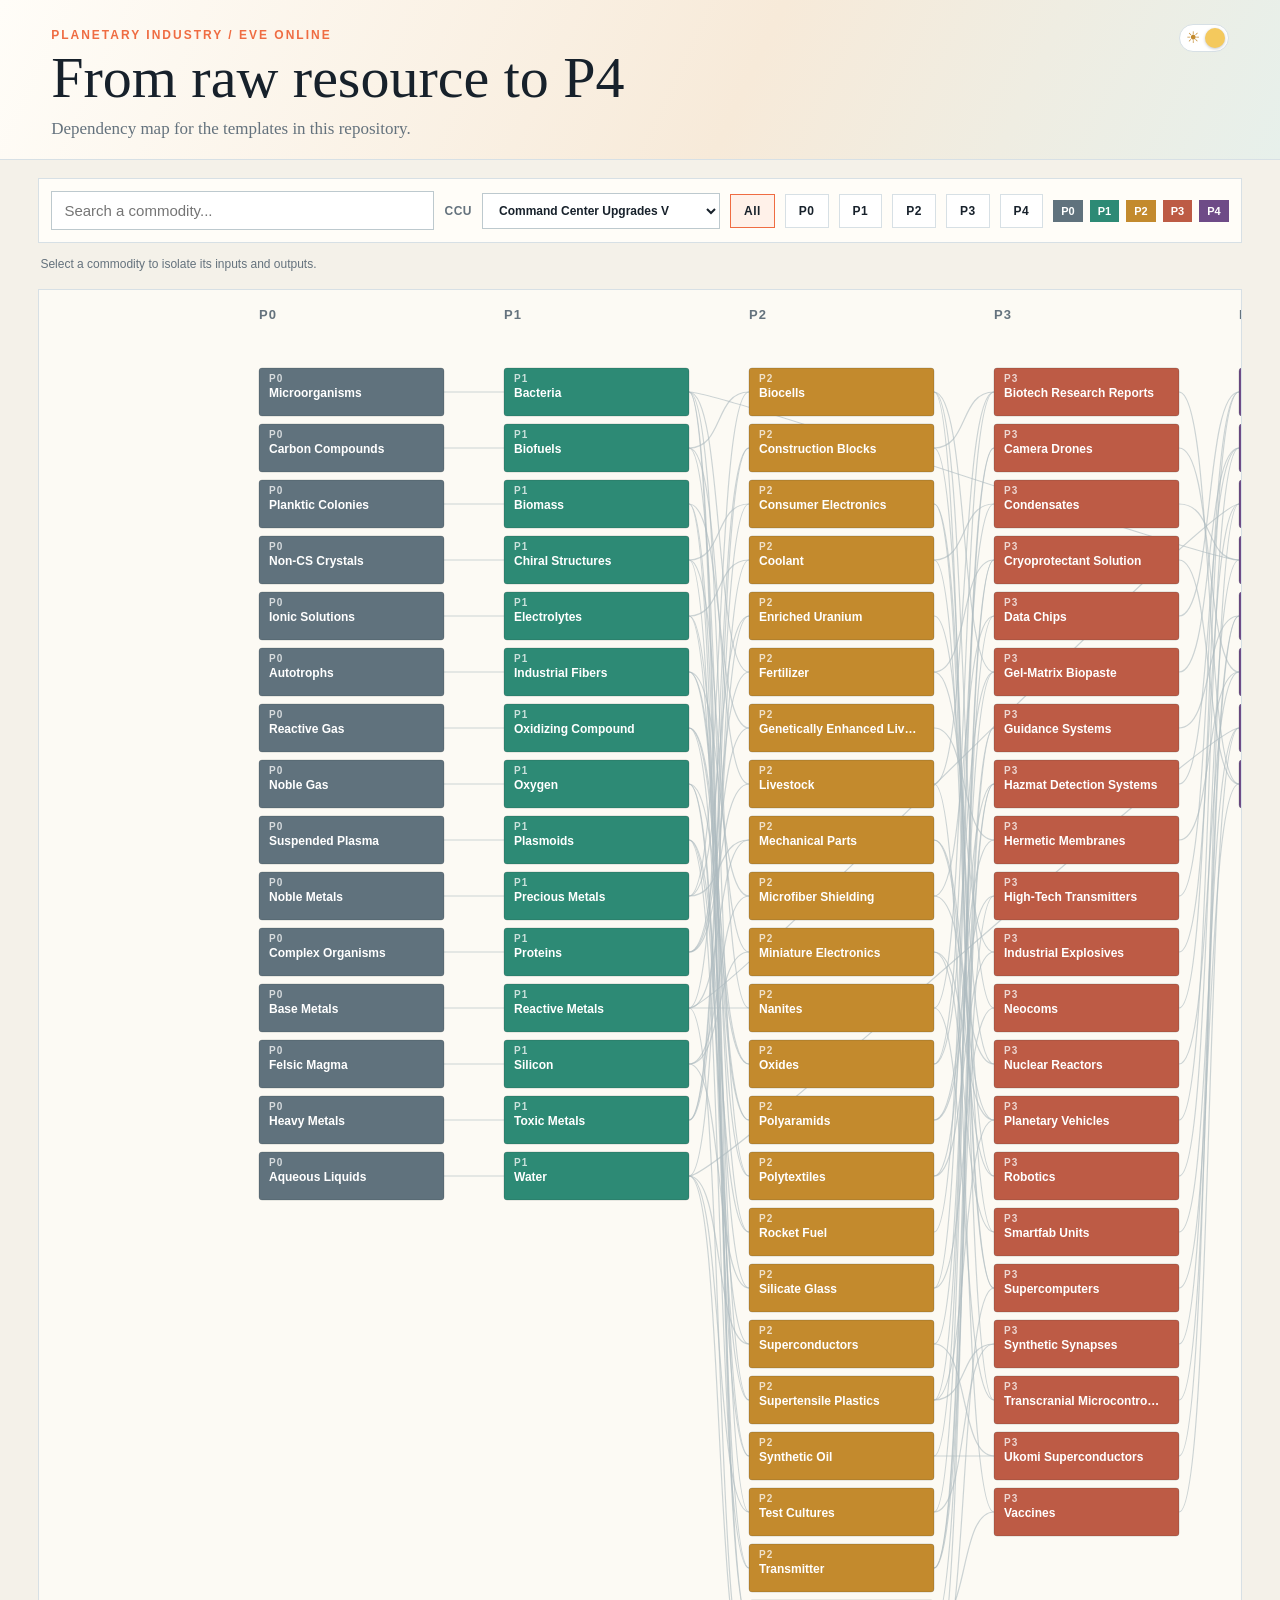
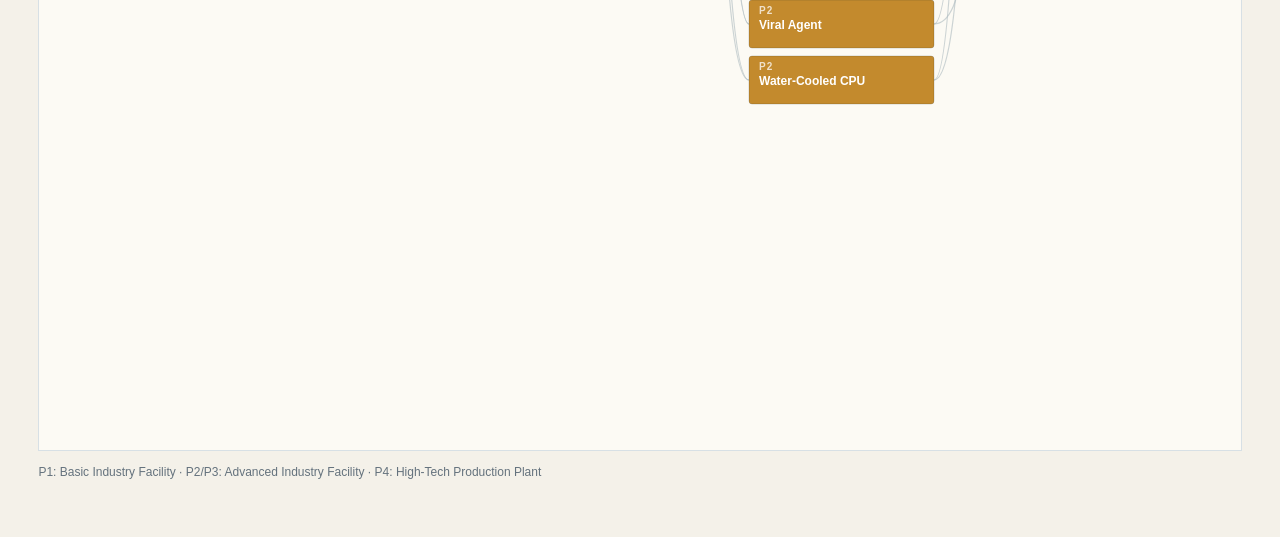
==== frontend/index.html @ 389101c2 "Organize PI templates and add dependency map Closes #15" ====
<!doctype html>
<html lang="it">
<head>
  <meta charset="utf-8">
  <meta name="viewport" content="width=device-width, initial-scale=1">
  <title>EVE PI Dependencies</title>
  <link rel="stylesheet" href="css/styles.css">
</head>
<body>
  <header>
    <label class="theme-switch" for="themeToggle" title="Toggle dark mode" aria-label="Toggle dark mode">
      <input id="themeToggle" type="checkbox">
      <span class="theme-track" aria-hidden="true"></span>
    </label>
    <p class="eyebrow">Planetary Industry / EVE Online</p>
    <h1>From raw resource to P4</h1>
    <p class="subtitle">Dependency map for the templates in this repository.</p>
  </header>
  <main>
    <div class="toolbar">
      <input id="search" type="search" placeholder="Search a commodity..." aria-label="Search a commodity">
      <label for="ccuLevel">CCU</label>
      <select id="ccuLevel" aria-label="Command Center Upgrades level">
        <option value="1">Command Center Upgrades I</option>
        <option value="2">Command Center Upgrades II</option>
        <option value="3">Command Center Upgrades III</option>
        <option value="4">Command Center Upgrades IV</option>
        <option value="5" selected>Command Center Upgrades V</option>
      </select>
      <button class="tier active" data-filter="ALL">All</button>
      <button class="tier" data-filter="P0">P0</button>
      <button class="tier" data-filter="P1">P1</button>
      <button class="tier" data-filter="P2">P2</button>
      <button class="tier" data-filter="P3">P3</button>
      <button class="tier" data-filter="P4">P4</button>
      <div class="legend"><span class="p0">P0</span><span class="p1">P1</span><span class="p2">P2</span><span class="p3">P3</span><span class="p4">P4</span></div>
    </div>
    <p class="meta" id="meta">Select a commodity to isolate its inputs and outputs.</p>
    <div class="canvas"><svg id="graph" viewBox="0 0 1410 1760" role="img" aria-label="Interactive dependency graph from P0 to P4"></svg></div>
    <p class="note">P1: Basic Industry Facility · P2/P3: Advanced Industry Facility · P4: High-Tech Production Plant</p>
  </main>
  <div id="contextMenu" class="context-menu" role="menu" aria-hidden="true"></div>
  <input id="localJson" type="file" accept=".json,application/json" hidden>
  <script src="js/app.js"></script>
</body>
</html>
---- frontend/css/styles.css ----
:root {
  --ink: #17212b;
  --muted: #64727d;
  --line: #d7e0e5;
  --paper: #f4f1e9;
  --panel: #fffdf8;
  --p0: #60727d;
  --p1: #2d8a75;
  --p2: #c38a2d;
  --p3: #bd5b45;
  --p4: #6e4b87;
  --accent: #ef6c42;
  --control: #fff;
  --planet: #fff;
}

body:has(#themeToggle:checked) {
  --ink: #edf2f0;
  --muted: #d2e0df;
  --line: #35474d;
  --paper: #080e11;
  --panel: #121c20;
  --control: #1b292f;
  --planet: #1b292f;
  --accent: #f28a5c;
}

* { box-sizing: border-box; }
body { margin: 0; color: var(--ink); background: var(--paper); font-family: Georgia, 'Times New Roman', serif; }
header { position: relative; padding: 28px clamp(18px, 4vw, 58px) 20px; border-bottom: 1px solid var(--line); background: linear-gradient(115deg, #fffdf8 0%, #f7ead9 58%, #e7f0eb 100%); }
body:has(#themeToggle:checked) header { background: linear-gradient(115deg, #172329 0%, #29352d 58%, #332a27 100%); }
body:has(#themeToggle:checked) .canvas { background: rgba(8, 14, 17, .94); }
.eyebrow { margin: 0 0 8px; color: var(--accent); font: 700 12px/1.2 'Trebuchet MS', sans-serif; letter-spacing: 2px; text-transform: uppercase; }
h1 { margin: 0; font-size: clamp(30px, 5vw, 58px); line-height: .98; font-weight: 500; }
.eyebrow, header h1, header .subtitle { padding-right: 72px; }
.subtitle { max-width: 720px; margin: 12px 0 0; color: var(--muted); font-size: 17px; }
main { padding: 18px clamp(12px, 3vw, 42px) 44px; }
.toolbar { display: flex; flex-wrap: wrap; gap: 10px; align-items: center; margin-bottom: 14px; padding: 12px; background: var(--panel); border: 1px solid var(--line); }
input { min-width: 220px; flex: 1; padding: 10px 12px; border: 1px solid #bdc9ce; background: var(--control); color: var(--ink); font: 15px 'Trebuchet MS', sans-serif; }
.theme-switch { position: absolute; top: 24px; right: clamp(18px, 4vw, 58px); display: block; width: 50px; height: 28px; cursor: pointer; }
.theme-switch input { position: absolute; width: 1px; height: 1px; opacity: 0; }
.theme-track { position: relative; display: block; width: 50px; height: 28px; border: 1px solid var(--line); border-radius: 20px; background: #fff; transition: background .2s, border-color .2s; }
.theme-track::before { content: '\2600'; position: absolute; top: 4px; left: 6px; color: #c38a2d; font: 16px/18px 'Trebuchet MS', sans-serif; }
.theme-track::after { content: ''; position: absolute; top: 3px; left: 25px; width: 20px; height: 20px; border-radius: 50%; background: #f4c95d; box-shadow: 0 1px 3px rgba(23,33,43,.25); transition: transform .2s, background .2s; }
.theme-switch input:focus-visible + .theme-track { outline: 2px solid var(--accent); outline-offset: 3px; }
body:has(#themeToggle:checked) .theme-track { background: #172329; }
body:has(#themeToggle:checked) .theme-track::before { content: '\263E'; left: 29px; color: #dce8e8; }
body:has(#themeToggle:checked) .theme-track::after { transform: translateX(-20px); background: #dce8e8; }
.toolbar label { color: var(--muted); font: 700 12px 'Trebuchet MS', sans-serif; letter-spacing: .5px; }
.toolbar select { min-width: 220px; padding: 9px 30px 9px 12px; border: 1px solid #bdc9ce; border-radius: 0; background: var(--control); color: var(--ink); font: 700 12px 'Trebuchet MS', sans-serif; cursor: pointer; }
.toolbar select:hover, .toolbar select:focus { border-color: var(--accent); outline: none; background: #fff1e9; }
body:has(#themeToggle:checked) .toolbar select:hover, body:has(#themeToggle:checked) .toolbar select:focus { background: #3a302b; }
button { padding: 9px 13px; border: 1px solid var(--line); background: var(--control); color: var(--ink); cursor: pointer; font: 700 12px 'Trebuchet MS', sans-serif; letter-spacing: .5px; }
button:hover, button.active { border-color: var(--accent); background: #fff1e9; }
body:has(#themeToggle:checked) button:hover, body:has(#themeToggle:checked) button.active { background: #3a302b; }
.legend { display: flex; flex-wrap: wrap; gap: 7px; margin-left: auto; }
.legend span { padding: 5px 8px; color: #fff; font: 700 11px 'Trebuchet MS', sans-serif; }
.legend .p0 { background: var(--p0); } .legend .p1 { background: var(--p1); } .legend .p2 { background: var(--p2); } .legend .p3 { background: var(--p3); } .legend .p4 { background: var(--p4); }
.meta { min-height: 23px; margin: 0 2px 9px; color: var(--muted); font: 12px 'Trebuchet MS', sans-serif; }
.canvas { overflow: auto; border: 1px solid var(--line); background: rgba(255,253,248,.78); }
svg { display: block; min-width: 1410px; }
.tier-label { fill: var(--muted); font: 700 13px 'Trebuchet MS', sans-serif; letter-spacing: 1px; text-transform: uppercase; }
body:has(#themeToggle:checked) .tier-label { fill: #f3faf8; }
.edge { fill: none; stroke: #aebbc0; stroke-width: 1.2; opacity: .62; transition: opacity .2s, stroke .2s, stroke-width .2s; }
.edge.active { stroke: var(--accent); stroke-width: 2.8; opacity: 1; }
.node { cursor: pointer; transition: opacity .2s; }
.node rect { stroke: rgba(23,33,43,.18); stroke-width: 1; }
.node text { fill: #fff; font: 700 12px 'Trebuchet MS', sans-serif; pointer-events: none; }
.node .tier { opacity: .75; font-size: 10px; letter-spacing: 1px; }
.node.dimmed, .edge.dimmed { opacity: .12; }
.node.match rect { stroke: #17212b; stroke-width: 3; }
.node.selected rect { stroke: #17212b; stroke-width: 4; }
.planet-node, .planet-edge { opacity: 0; pointer-events: none; transition: opacity .2s; }
.planet-node.visible, .planet-edge.visible { opacity: 1; }
.planet-node rect { fill: var(--planet); stroke: var(--p0); stroke-width: 1.5; }
.planet-node text { fill: var(--p0); font: 700 11px 'Trebuchet MS', sans-serif; pointer-events: none; }
.planet-edge { fill: none; stroke: var(--p0); stroke-width: 1.5; stroke-dasharray: 4 3; }
.node[data-tier="P0"] rect { fill: var(--p0); } .node[data-tier="P1"] rect { fill: var(--p1); } .node[data-tier="P2"] rect { fill: var(--p2); } .node[data-tier="P3"] rect { fill: var(--p3); } .node[data-tier="P4"] rect { fill: var(--p4); }
.note { margin-top: 12px; color: var(--muted); font: 12px/1.5 'Trebuchet MS', sans-serif; }
.context-menu { position: fixed; z-index: 10; display: none; min-width: 280px; max-width: min(390px, calc(100vw - 24px)); padding: 8px; border: 1px solid var(--line); background: var(--panel); box-shadow: 5px 6px 0 rgba(23,33,43,.12); }
.context-menu.visible { display: block; }
.context-title { margin: 3px 6px 7px; color: var(--muted); font: 700 11px 'Trebuchet MS', sans-serif; letter-spacing: 1px; text-transform: uppercase; }
.context-menu button { display: block; width: 100%; margin: 3px 0; text-align: left; overflow: hidden; text-overflow: ellipsis; white-space: nowrap; }
.context-menu .local { margin-top: 8px; border-top: 1px solid var(--line); padding-top: 8px; }
@media (max-width: 700px) { header { padding-top: 22px; } .subtitle { font-size: 15px; } .legend { width: 100%; margin-left: 0; } }
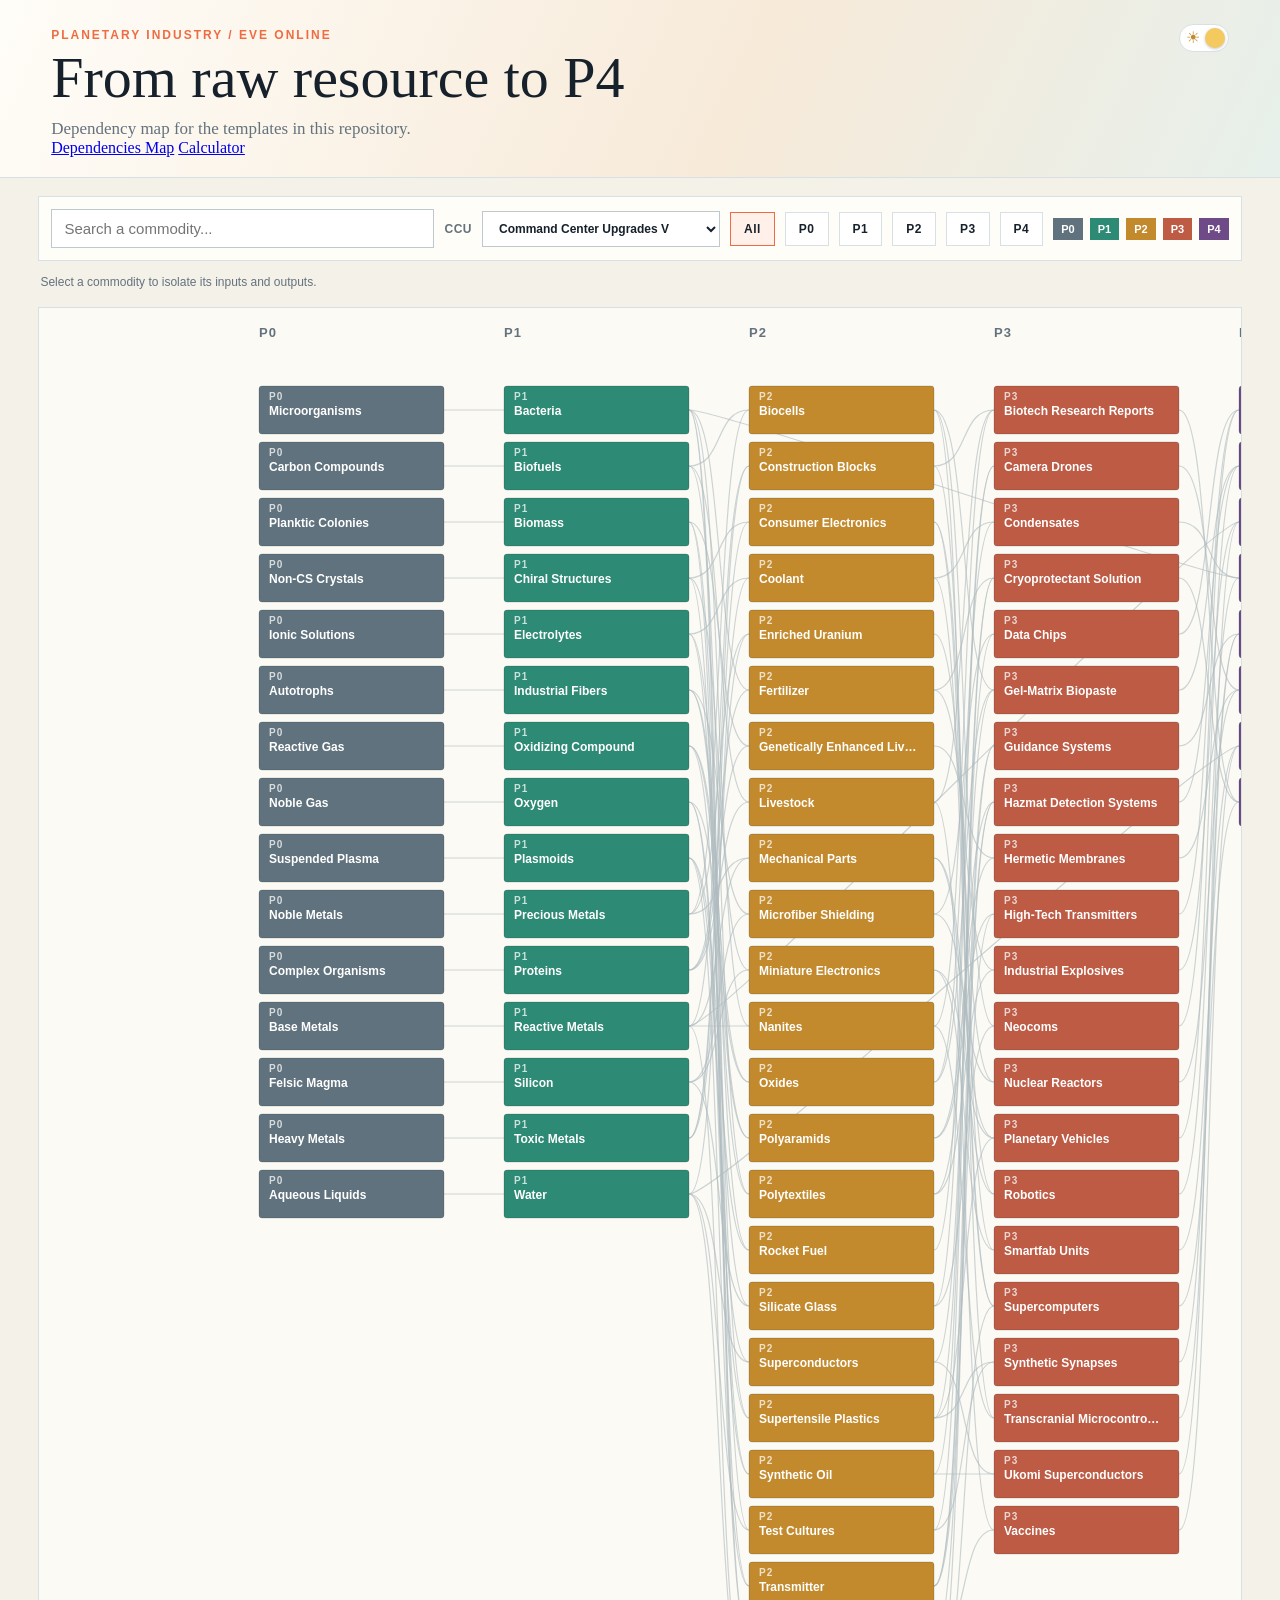
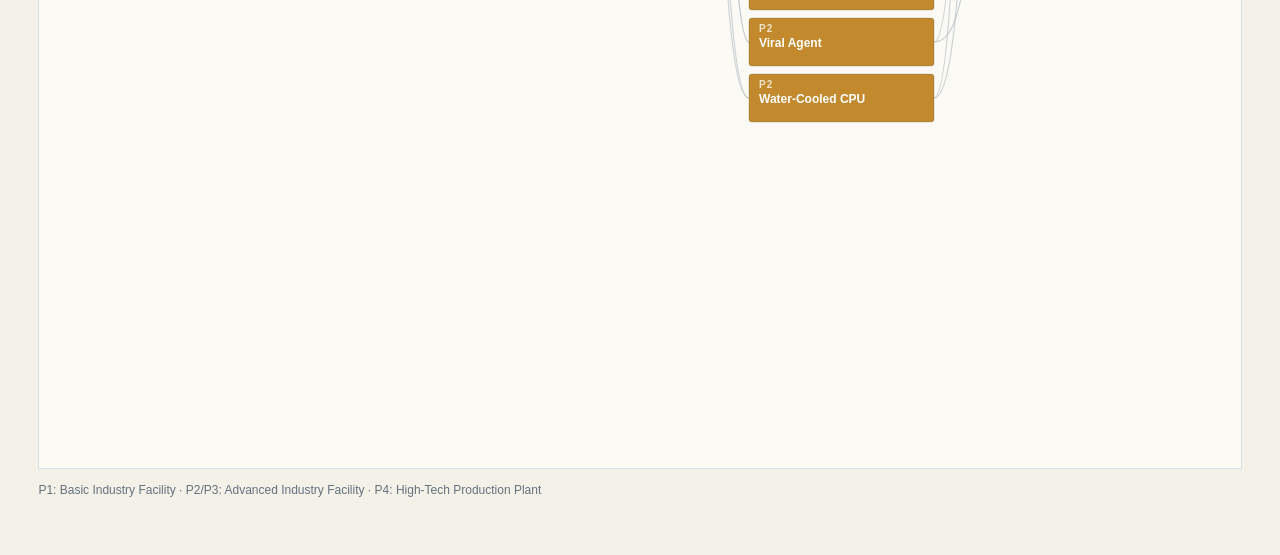
==== commit ac5d6c27: "feat: integrate calculator into main frontend - Create frontend/calculator.html as new modular page " ====
--- a/frontend/index.html
+++ b/frontend/index.html
@@ -15,6 +15,10 @@
     <p class="eyebrow">Planetary Industry / EVE Online</p>
     <h1>From raw resource to P4</h1>
     <p class="subtitle">Dependency map for the templates in this repository.</p>
+      <nav class="navbar">
+        <a href="index.html" class="nav-link active">Dependencies Map</a>
+        <a href="calculator.html" class="nav-link">Calculator</a>
+      </nav>
   </header>
   <main>
     <div class="toolbar">
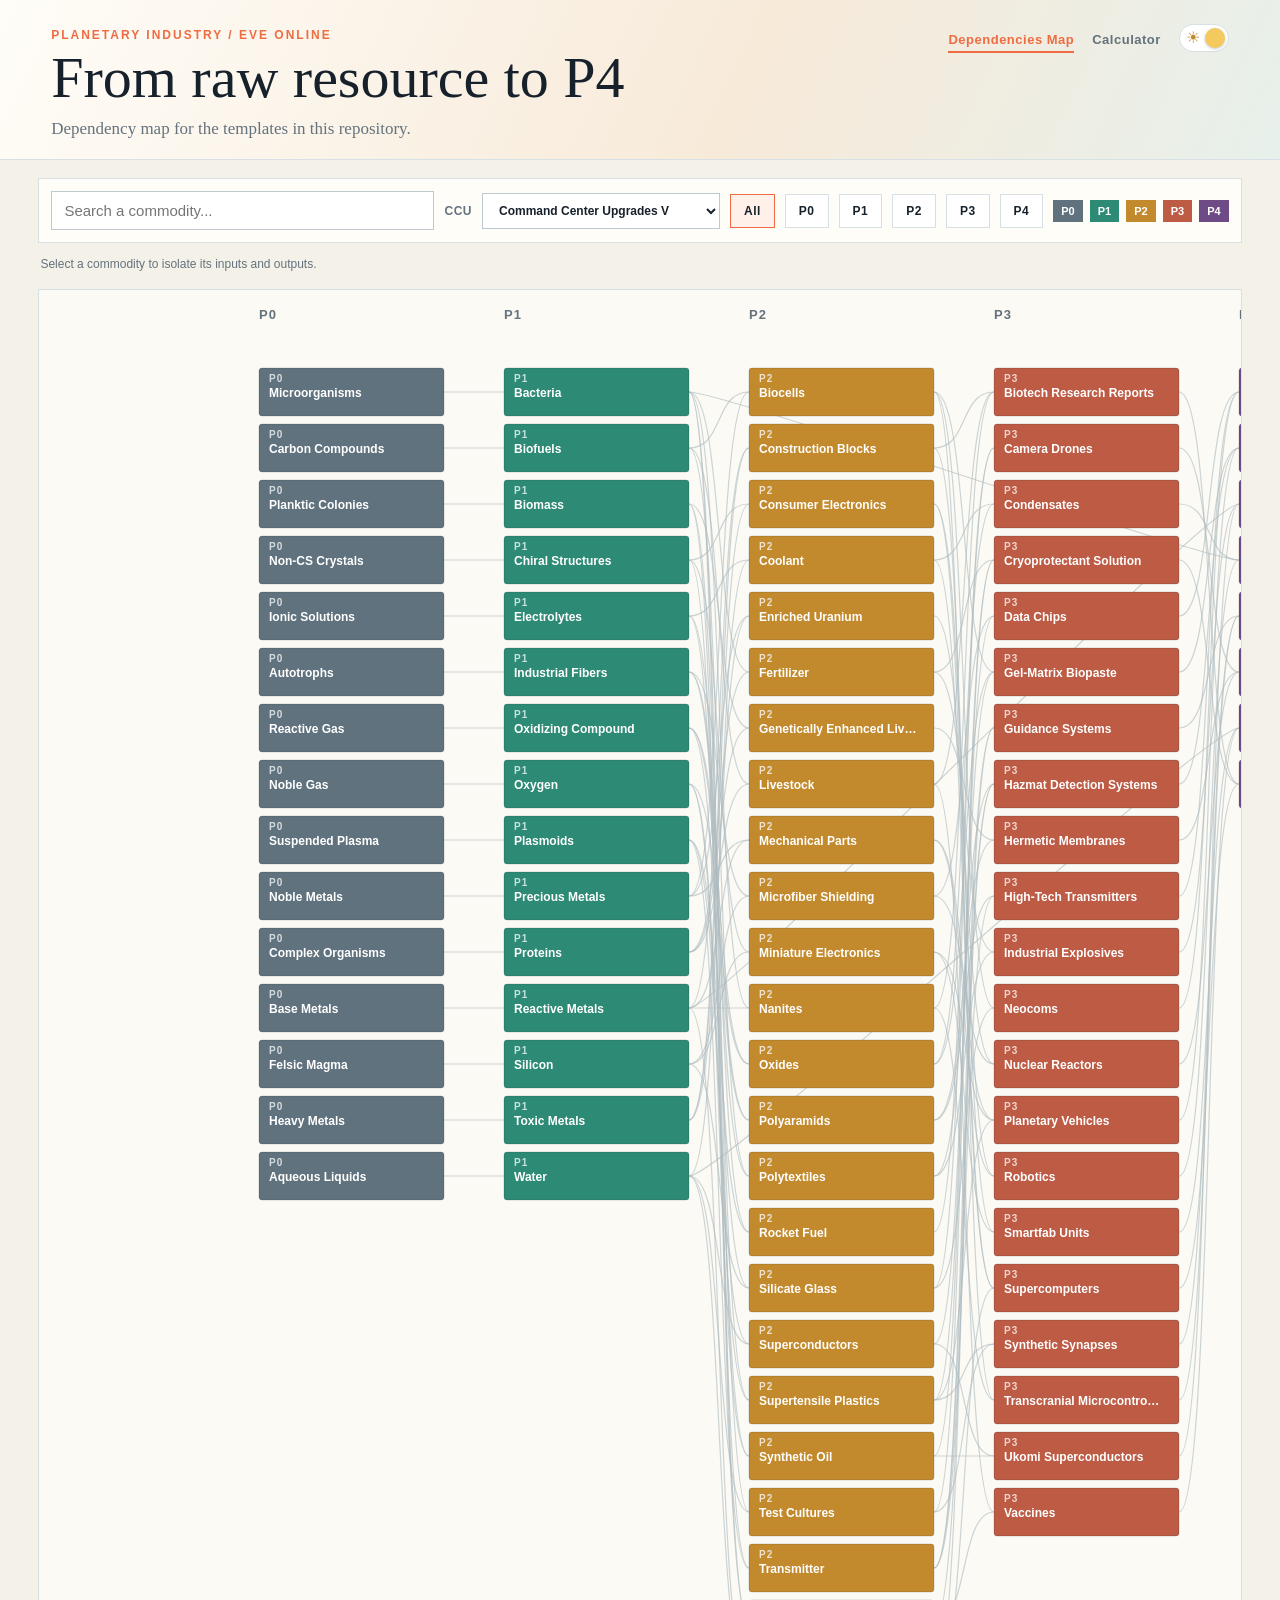
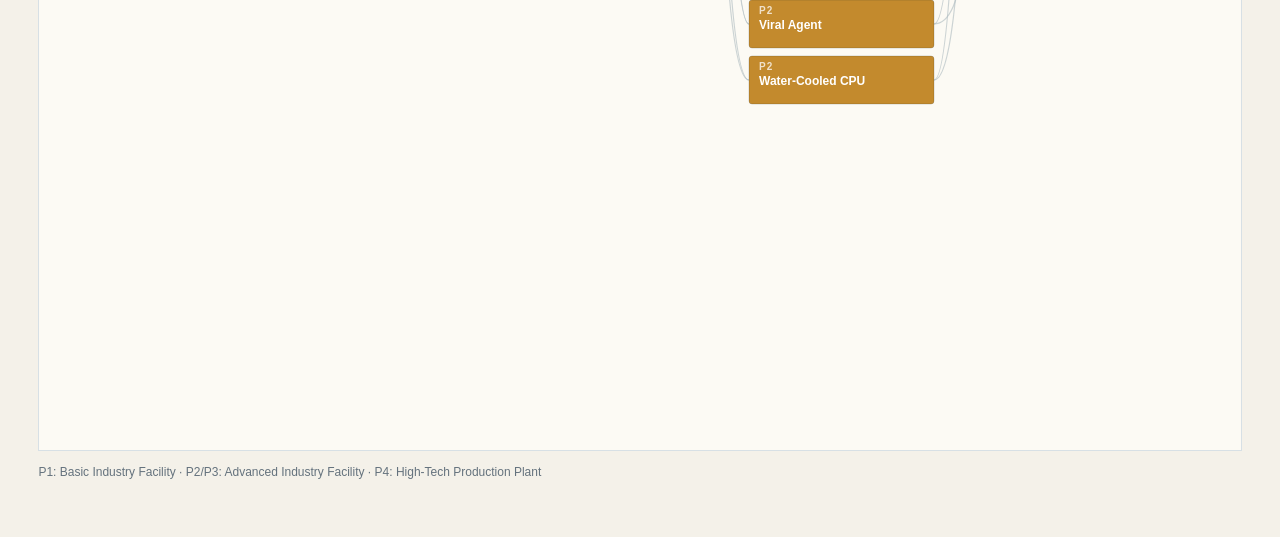
==== commit 68325a86: "feat: persist calculator state and import templates" ====
--- a/frontend/index.html
+++ b/frontend/index.html
@@ -12,13 +12,13 @@
       <input id="themeToggle" type="checkbox">
       <span class="theme-track" aria-hidden="true"></span>
     </label>
+    <nav class="navbar">
+      <a href="index.html" class="nav-link active">Dependencies Map</a>
+      <a href="calculator.html" class="nav-link">Calculator</a>
+    </nav>
     <p class="eyebrow">Planetary Industry / EVE Online</p>
     <h1>From raw resource to P4</h1>
     <p class="subtitle">Dependency map for the templates in this repository.</p>
-      <nav class="navbar">
-        <a href="index.html" class="nav-link active">Dependencies Map</a>
-        <a href="calculator.html" class="nav-link">Calculator</a>
-      </nav>
   </header>
   <main>
     <div class="toolbar">
--- a/frontend/css/styles.css
+++ b/frontend/css/styles.css
@@ -34,6 +34,10 @@
 h1 { margin: 0; font-size: clamp(30px, 5vw, 58px); line-height: .98; font-weight: 500; }
 .eyebrow, header h1, header .subtitle { padding-right: 72px; }
 .subtitle { max-width: 720px; margin: 12px 0 0; color: var(--muted); font-size: 17px; }
+.navbar { position: absolute; top: 28px; right: calc(clamp(18px, 4vw, 58px) + 68px); display: flex; flex-wrap: wrap; gap: 18px; align-items: center; }
+.nav-link { color: var(--muted); text-decoration: none; font: 700 13px 'Trebuchet MS', sans-serif; letter-spacing: .5px; padding: 4px 0; border-bottom: 2px solid transparent; transition: color .2s, border-color .2s; }
+.nav-link:hover { color: var(--ink); border-bottom-color: var(--accent); }
+.nav-link.active { color: var(--accent); border-bottom-color: var(--accent); }
 main { padding: 18px clamp(12px, 3vw, 42px) 44px; }
 .toolbar { display: flex; flex-wrap: wrap; gap: 10px; align-items: center; margin-bottom: 14px; padding: 12px; background: var(--panel); border: 1px solid var(--line); }
 input { min-width: 220px; flex: 1; padding: 10px 12px; border: 1px solid #bdc9ce; background: var(--control); color: var(--ink); font: 15px 'Trebuchet MS', sans-serif; }
@@ -82,4 +86,4 @@
 .context-title { margin: 3px 6px 7px; color: var(--muted); font: 700 11px 'Trebuchet MS', sans-serif; letter-spacing: 1px; text-transform: uppercase; }
 .context-menu button { display: block; width: 100%; margin: 3px 0; text-align: left; overflow: hidden; text-overflow: ellipsis; white-space: nowrap; }
 .context-menu .local { margin-top: 8px; border-top: 1px solid var(--line); padding-top: 8px; }
-@media (max-width: 700px) { header { padding-top: 22px; } .subtitle { font-size: 15px; } .legend { width: 100%; margin-left: 0; } }
+@media (max-width: 700px) { header { padding-top: 64px; } .navbar { top: 24px; left: clamp(18px, 4vw, 58px); right: 84px; gap: 14px; } .subtitle { font-size: 15px; } .legend { width: 100%; margin-left: 0; } }
